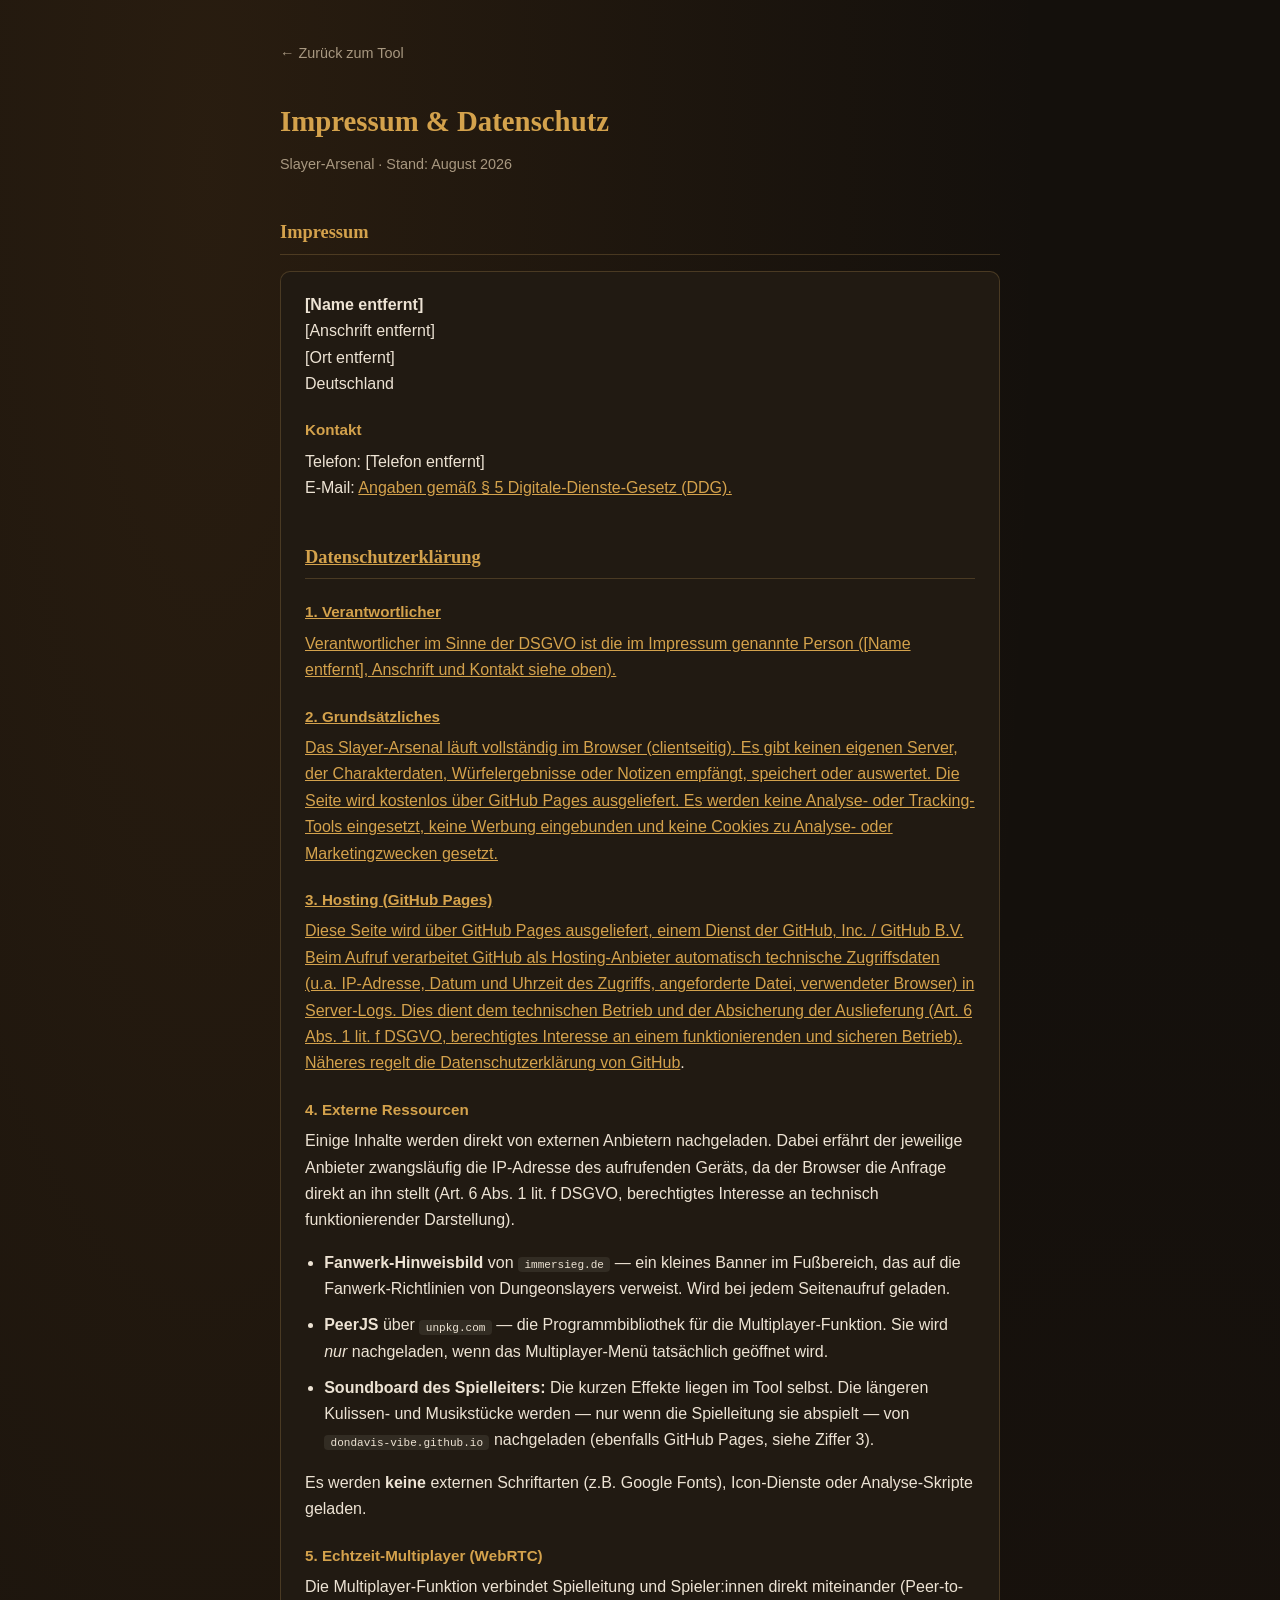
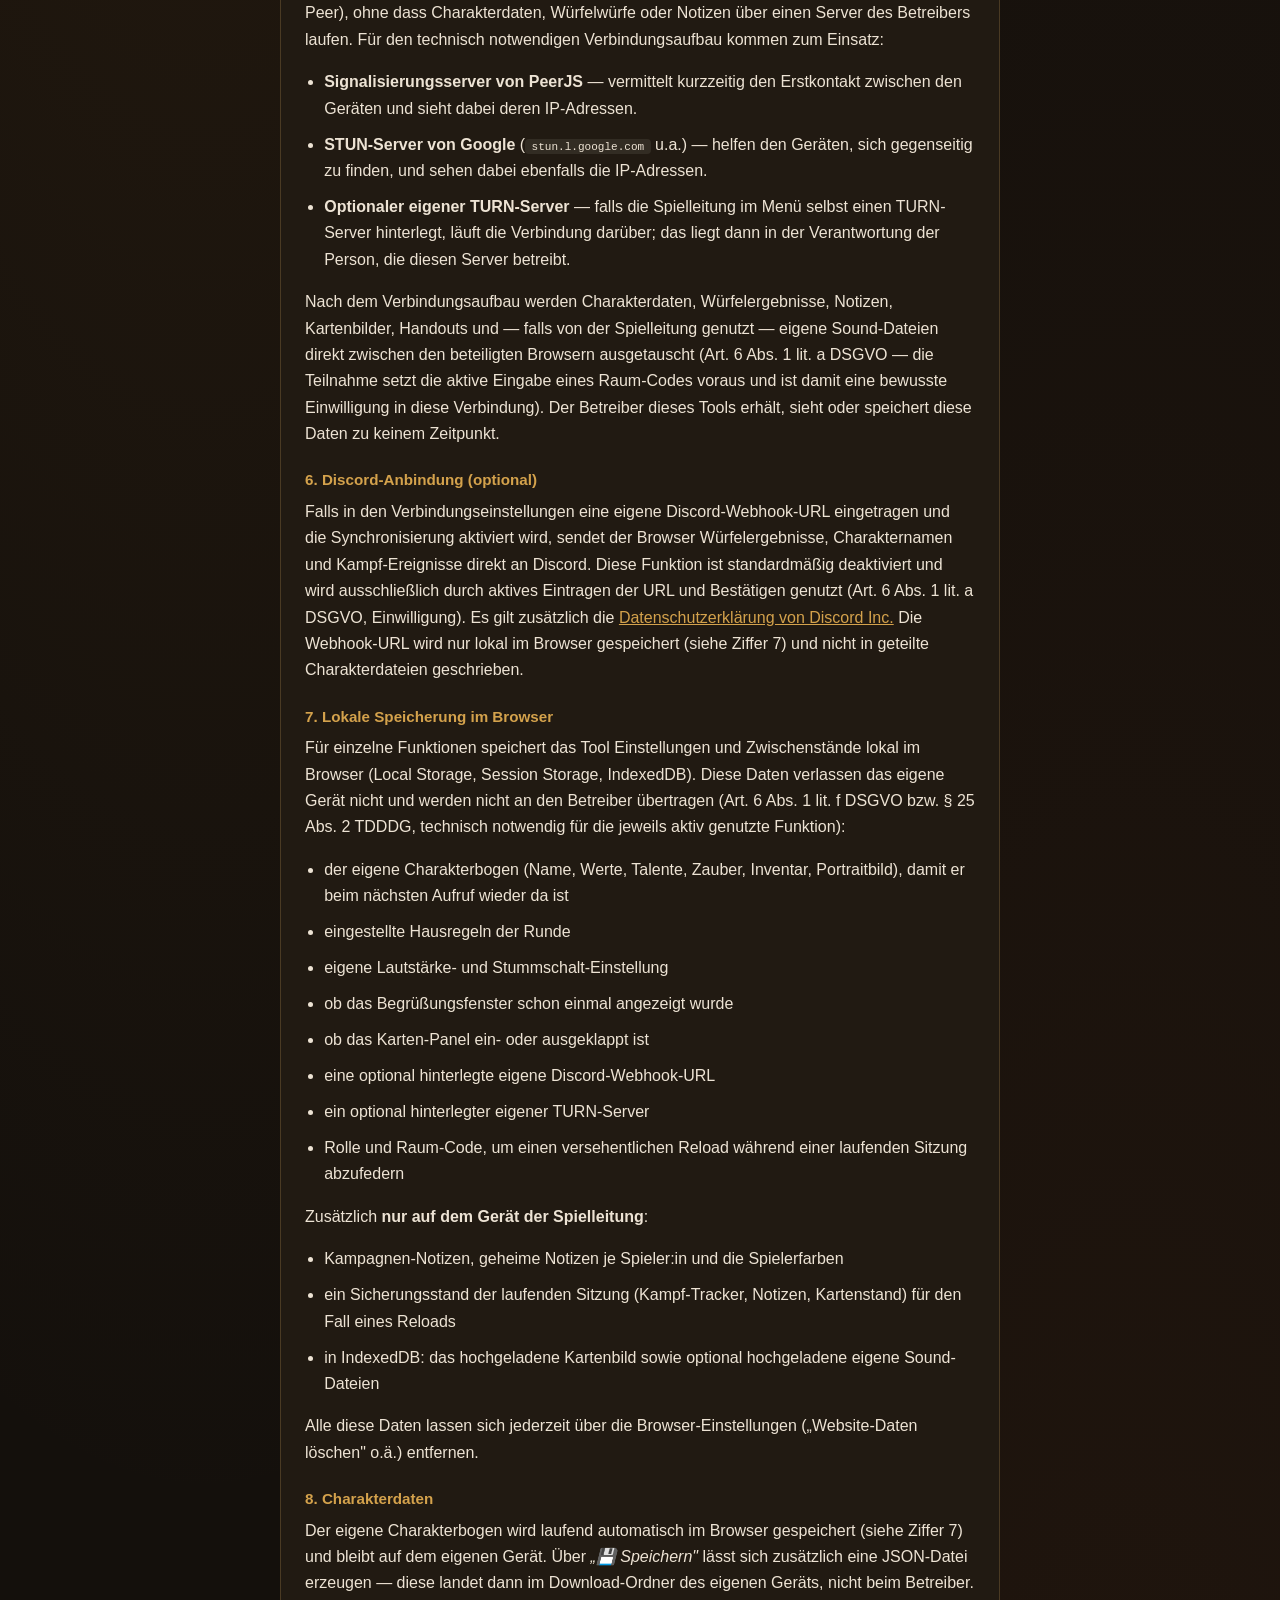
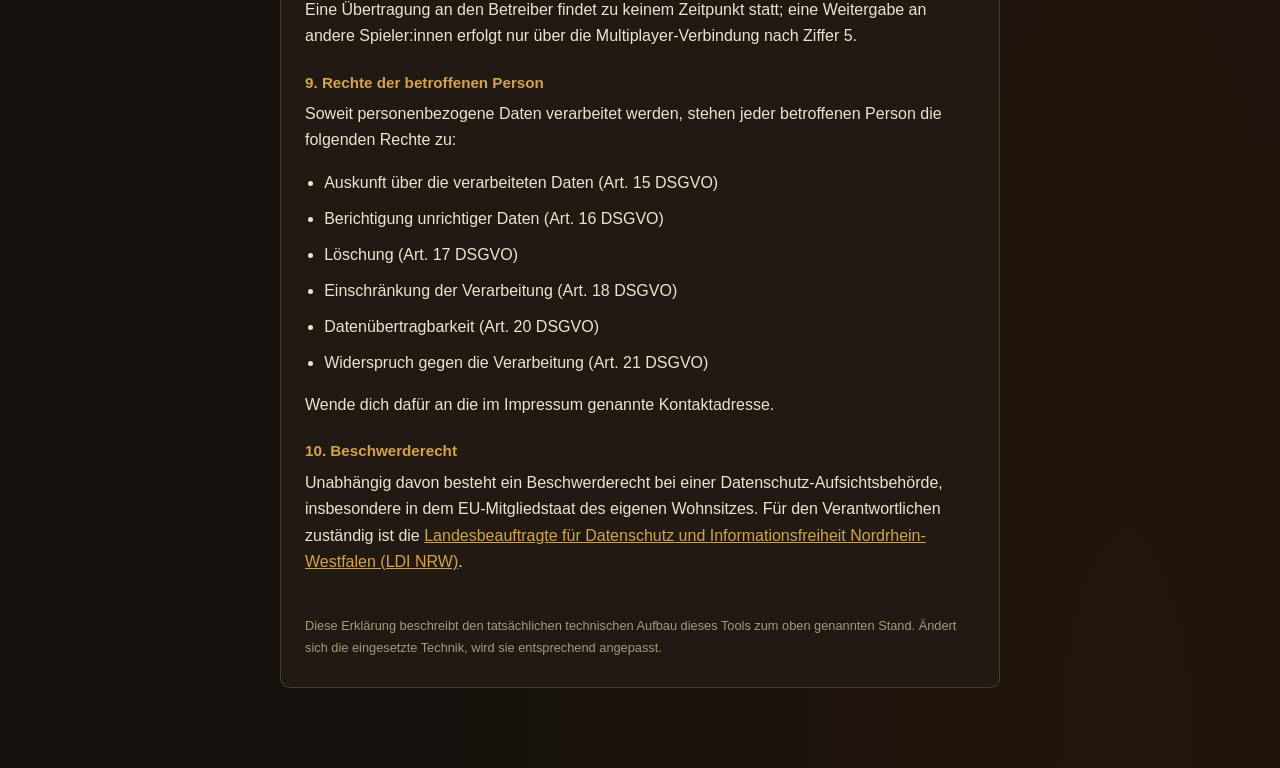
==== imp/impressum.html @ 4f850a89 "Impressum und Datenschutzerklaerung (imp/impressum.html) Eine eigenstaendige Seite unter imp/ mit Im" ====
<!DOCTYPE html>
<html lang="de">
<head>
<meta charset="UTF-8">
<meta name="viewport" content="width=device-width, initial-scale=1.0">
<meta name="robots" content="noindex, follow">
<title>Impressum &amp; Datenschutz — Slayer-Arsenal</title>
<link rel="icon" href="data:image/svg+xml,%3Csvg xmlns='http://www.w3.org/2000/svg' viewBox='0 0 32 32'%3E%3Crect width='32' height='32' rx='6' fill='%2314100c'/%3E%3Cpath d='M16 3 29 10.5v11L16 29 3 21.5v-11z' fill='none' stroke='%23d4a24c' stroke-width='2' stroke-linejoin='round'/%3E%3Cpath d='M16 3 16 29M3 10.5 29 21.5M29 10.5 3 21.5' stroke='%23d4a24c' stroke-width='1' opacity='.45'/%3E%3Ctext x='16' y='20' font-family='Georgia,serif' font-size='11' font-weight='bold' fill='%23f0c069' text-anchor='middle'%3E20%3C/text%3E%3C/svg%3E">
<style>
    /*
        Eigenständige Impressums-/Datenschutz-Seite ohne Abhängigkeit zu
        style.css. Struktur aus dem Schwesterprojekt "How to be a Hero"
        übernommen, Farben an die Palette des Slayer-Arsenals angeglichen.

        Die Datenschutz-Abschnitte 3–8 beschreiben den TATSÄCHLICHEN
        technischen Aufbau dieses Tools (welche CDNs, welche localStorage-
        Schlüssel …). Ändert sich die Technik, muss dieser Text angepasst
        werden.
    */
    :root {
        --bg: #14100c;
        --panel: #211a12;
        --border: rgba(180, 140, 80, 0.28);
        --text: #ede3d4;
        --text-muted: #a89880;
        --accent: #d4a24c;
    }
    * { box-sizing: border-box; }
    body {
        margin: 0;
        min-height: 100vh;
        background: var(--bg);
        background-image:
            radial-gradient(ellipse at 16% 4%, rgba(150, 95, 35, 0.16), transparent 55%),
            radial-gradient(ellipse at 88% 100%, rgba(90, 45, 20, 0.2), transparent 55%);
        color: var(--text);
        font-family: 'Segoe UI', Roboto, Helvetica, Arial, sans-serif;
        line-height: 1.65;
        padding: 2.5rem 1.25rem 4rem;
    }
    .wrap { max-width: 720px; margin: 0 auto; }
    .back-link {
        display: inline-flex;
        align-items: center;
        gap: 0.4rem;
        color: var(--text-muted);
        text-decoration: none;
        font-size: 0.9rem;
        margin-bottom: 2rem;
    }
    .back-link:hover { color: var(--accent); }
    h1 {
        font-family: 'Georgia', 'Times New Roman', serif;
        font-size: 1.8rem;
        margin: 0 0 0.5rem;
        color: var(--accent);
    }
    .subtitle { color: var(--text-muted); font-size: 0.9rem; margin: 0 0 2rem; }
    h2 {
        font-family: 'Georgia', 'Times New Roman', serif;
        font-size: 1.15rem;
        color: var(--accent);
        margin: 2.5rem 0 0.75rem;
        padding-bottom: 0.4rem;
        border-bottom: 1px solid var(--border);
        scroll-margin-top: 1.5rem;
    }
    h3 {
        font-size: 0.95rem;
        color: var(--accent);
        margin: 1.25rem 0 0.4rem;
    }
    p, li { margin: 0 0 0.6rem; }
    ul { padding-left: 1.2rem; }
    a { color: var(--accent); }
    code {
        background: rgba(255, 244, 224, 0.08);
        padding: 0.1rem 0.4rem;
        border-radius: 4px;
        font-size: 0.85em;
    }
    .box {
        background: var(--panel);
        border: 1px solid var(--border);
        border-radius: 10px;
        padding: 1.25rem 1.5rem;
        margin: 1rem 0;
    }
    .muted { color: var(--text-muted); font-size: 0.9rem; }
    footer { margin-top: 2.5rem; font-size: 0.8rem; color: var(--text-muted); }
</style>
</head>
<body>
    <div class="wrap">
        <a class="back-link" href="../index.html">&larr; Zurück zum Tool</a>

        <h1>Impressum &amp; Datenschutz</h1>
        <p class="subtitle">Slayer-Arsenal · Stand: August 2026</p>

        <h2 id="impressum">Impressum</h2>
        <div class="box">
            <p><strong>[Name entfernt]</strong><br>
            [Anschrift entfernt]<br>
            [Ort entfernt]<br>
            Deutschland</p>

            <h3>Kontakt</h3>
            <p>Telefon: [Telefon entfernt]<br>
            E-Mail: <a href="[E-Mail entfernt]</a></p>
        </div>
        <p class="muted">Angaben gemäß § 5 Digitale-Dienste-Gesetz (DDG).</p>

        <h2 id="datenschutz">Datenschutzerklärung</h2>

        <h3>1. Verantwortlicher</h3>
        <p>Verantwortlicher im Sinne der DSGVO ist die im Impressum genannte Person ([Name entfernt], Anschrift und Kontakt siehe oben).</p>

        <h3>2. Grundsätzliches</h3>
        <p>Das Slayer-Arsenal läuft vollständig im Browser (clientseitig). Es gibt keinen eigenen Server, der Charakterdaten, Würfelergebnisse oder Notizen empfängt, speichert oder auswertet. Die Seite wird kostenlos über GitHub Pages ausgeliefert. Es werden keine Analyse- oder Tracking-Tools eingesetzt, keine Werbung eingebunden und keine Cookies zu Analyse- oder Marketingzwecken gesetzt.</p>

        <h3>3. Hosting (GitHub Pages)</h3>
        <p>Diese Seite wird über GitHub Pages ausgeliefert, einem Dienst der GitHub, Inc. / GitHub B.V. Beim Aufruf verarbeitet GitHub als Hosting-Anbieter automatisch technische Zugriffsdaten (u.a. IP-Adresse, Datum und Uhrzeit des Zugriffs, angeforderte Datei, verwendeter Browser) in Server-Logs. Dies dient dem technischen Betrieb und der Absicherung der Auslieferung (Art. 6 Abs. 1 lit. f DSGVO, berechtigtes Interesse an einem funktionierenden und sicheren Betrieb). Näheres regelt die <a href="https://docs.github.com/site-policy/privacy-policies/github-general-privacy-statement" target="_blank" rel="noopener">Datenschutzerklärung von GitHub</a>.</p>

        <h3>4. Externe Ressourcen</h3>
        <p>Einige Inhalte werden direkt von externen Anbietern nachgeladen. Dabei erfährt der jeweilige Anbieter zwangsläufig die IP-Adresse des aufrufenden Geräts, da der Browser die Anfrage direkt an ihn stellt (Art. 6 Abs. 1 lit. f DSGVO, berechtigtes Interesse an technisch funktionierender Darstellung).</p>
        <ul>
            <li><strong>Fanwerk-Hinweisbild</strong> von <code>immersieg.de</code> — ein kleines Banner im Fußbereich, das auf die Fanwerk-Richtlinien von Dungeonslayers verweist. Wird bei jedem Seitenaufruf geladen.</li>
            <li><strong>PeerJS</strong> über <code>unpkg.com</code> — die Programmbibliothek für die Multiplayer-Funktion. Sie wird <em>nur</em> nachgeladen, wenn das Multiplayer-Menü tatsächlich geöffnet wird.</li>
            <li><strong>Soundboard des Spielleiters:</strong> Die kurzen Effekte liegen im Tool selbst. Die längeren Kulissen- und Musikstücke werden — nur wenn die Spielleitung sie abspielt — von <code>dondavis-vibe.github.io</code> nachgeladen (ebenfalls GitHub Pages, siehe Ziffer 3).</li>
        </ul>
        <p>Es werden <strong>keine</strong> externen Schriftarten (z.B. Google Fonts), Icon-Dienste oder Analyse-Skripte geladen.</p>

        <h3>5. Echtzeit-Multiplayer (WebRTC)</h3>
        <p>Die Multiplayer-Funktion verbindet Spielleitung und Spieler:innen direkt miteinander (Peer-to-Peer), ohne dass Charakterdaten, Würfelwürfe oder Notizen über einen Server des Betreibers laufen. Für den technisch notwendigen Verbindungsaufbau kommen zum Einsatz:</p>
        <ul>
            <li><strong>Signalisierungsserver von PeerJS</strong> — vermittelt kurzzeitig den Erstkontakt zwischen den Geräten und sieht dabei deren IP-Adressen.</li>
            <li><strong>STUN-Server von Google</strong> (<code>stun.l.google.com</code> u.a.) — helfen den Geräten, sich gegenseitig zu finden, und sehen dabei ebenfalls die IP-Adressen.</li>
            <li><strong>Optionaler eigener TURN-Server</strong> — falls die Spielleitung im Menü selbst einen TURN-Server hinterlegt, läuft die Verbindung darüber; das liegt dann in der Verantwortung der Person, die diesen Server betreibt.</li>
        </ul>
        <p>Nach dem Verbindungsaufbau werden Charakterdaten, Würfelergebnisse, Notizen, Kartenbilder, Handouts und — falls von der Spielleitung genutzt — eigene Sound-Dateien direkt zwischen den beteiligten Browsern ausgetauscht (Art. 6 Abs. 1 lit. a DSGVO — die Teilnahme setzt die aktive Eingabe eines Raum-Codes voraus und ist damit eine bewusste Einwilligung in diese Verbindung). Der Betreiber dieses Tools erhält, sieht oder speichert diese Daten zu keinem Zeitpunkt.</p>

        <h3>6. Discord-Anbindung (optional)</h3>
        <p>Falls in den Verbindungseinstellungen eine eigene Discord-Webhook-URL eingetragen und die Synchronisierung aktiviert wird, sendet der Browser Würfelergebnisse, Charakternamen und Kampf-Ereignisse direkt an Discord. Diese Funktion ist standardmäßig deaktiviert und wird ausschließlich durch aktives Eintragen der URL und Bestätigen genutzt (Art. 6 Abs. 1 lit. a DSGVO, Einwilligung). Es gilt zusätzlich die <a href="https://discord.com/privacy" target="_blank" rel="noopener">Datenschutzerklärung von Discord Inc.</a> Die Webhook-URL wird nur lokal im Browser gespeichert (siehe Ziffer 7) und nicht in geteilte Charakterdateien geschrieben.</p>

        <h3>7. Lokale Speicherung im Browser</h3>
        <p>Für einzelne Funktionen speichert das Tool Einstellungen und Zwischenstände lokal im Browser (Local Storage, Session Storage, IndexedDB). Diese Daten verlassen das eigene Gerät nicht und werden nicht an den Betreiber übertragen (Art. 6 Abs. 1 lit. f DSGVO bzw. § 25 Abs. 2 TDDDG, technisch notwendig für die jeweils aktiv genutzte Funktion):</p>
        <ul>
            <li>der eigene Charakterbogen (Name, Werte, Talente, Zauber, Inventar, Portraitbild), damit er beim nächsten Aufruf wieder da ist</li>
            <li>eingestellte Hausregeln der Runde</li>
            <li>eigene Lautstärke- und Stummschalt-Einstellung</li>
            <li>ob das Begrüßungsfenster schon einmal angezeigt wurde</li>
            <li>ob das Karten-Panel ein- oder ausgeklappt ist</li>
            <li>eine optional hinterlegte eigene Discord-Webhook-URL</li>
            <li>ein optional hinterlegter eigener TURN-Server</li>
            <li>Rolle und Raum-Code, um einen versehentlichen Reload während einer laufenden Sitzung abzufedern</li>
        </ul>
        <p>Zusätzlich <strong>nur auf dem Gerät der Spielleitung</strong>:</p>
        <ul>
            <li>Kampagnen-Notizen, geheime Notizen je Spieler:in und die Spielerfarben</li>
            <li>ein Sicherungsstand der laufenden Sitzung (Kampf-Tracker, Notizen, Kartenstand) für den Fall eines Reloads</li>
            <li>in IndexedDB: das hochgeladene Kartenbild sowie optional hochgeladene eigene Sound-Dateien</li>
        </ul>
        <p>Alle diese Daten lassen sich jederzeit über die Browser-Einstellungen („Website-Daten löschen" o.ä.) entfernen.</p>

        <h3>8. Charakterdaten</h3>
        <p>Der eigene Charakterbogen wird laufend automatisch im Browser gespeichert (siehe Ziffer 7) und bleibt auf dem eigenen Gerät. Über <em>„💾 Speichern"</em> lässt sich zusätzlich eine JSON-Datei erzeugen — diese landet dann im Download-Ordner des eigenen Geräts, nicht beim Betreiber. Eine Übertragung an den Betreiber findet zu keinem Zeitpunkt statt; eine Weitergabe an andere Spieler:innen erfolgt nur über die Multiplayer-Verbindung nach Ziffer 5.</p>

        <h3>9. Rechte der betroffenen Person</h3>
        <p>Soweit personenbezogene Daten verarbeitet werden, stehen jeder betroffenen Person die folgenden Rechte zu:</p>
        <ul>
            <li>Auskunft über die verarbeiteten Daten (Art. 15 DSGVO)</li>
            <li>Berichtigung unrichtiger Daten (Art. 16 DSGVO)</li>
            <li>Löschung (Art. 17 DSGVO)</li>
            <li>Einschränkung der Verarbeitung (Art. 18 DSGVO)</li>
            <li>Datenübertragbarkeit (Art. 20 DSGVO)</li>
            <li>Widerspruch gegen die Verarbeitung (Art. 21 DSGVO)</li>
        </ul>
        <p>Wende dich dafür an die im Impressum genannte Kontaktadresse.</p>

        <h3>10. Beschwerderecht</h3>
        <p>Unabhängig davon besteht ein Beschwerderecht bei einer Datenschutz-Aufsichtsbehörde, insbesondere in dem EU-Mitgliedstaat des eigenen Wohnsitzes. Für den Verantwortlichen zuständig ist die <a href="https://www.ldi.nrw.de/" target="_blank" rel="noopener">Landesbeauftragte für Datenschutz und Informationsfreiheit Nordrhein-Westfalen (LDI NRW)</a>.</p>

        <footer>
            <p>Diese Erklärung beschreibt den tatsächlichen technischen Aufbau dieses Tools zum oben genannten Stand. Ändert sich die eingesetzte Technik, wird sie entsprechend angepasst.</p>
        </footer>
    </div>
</body>
</html>
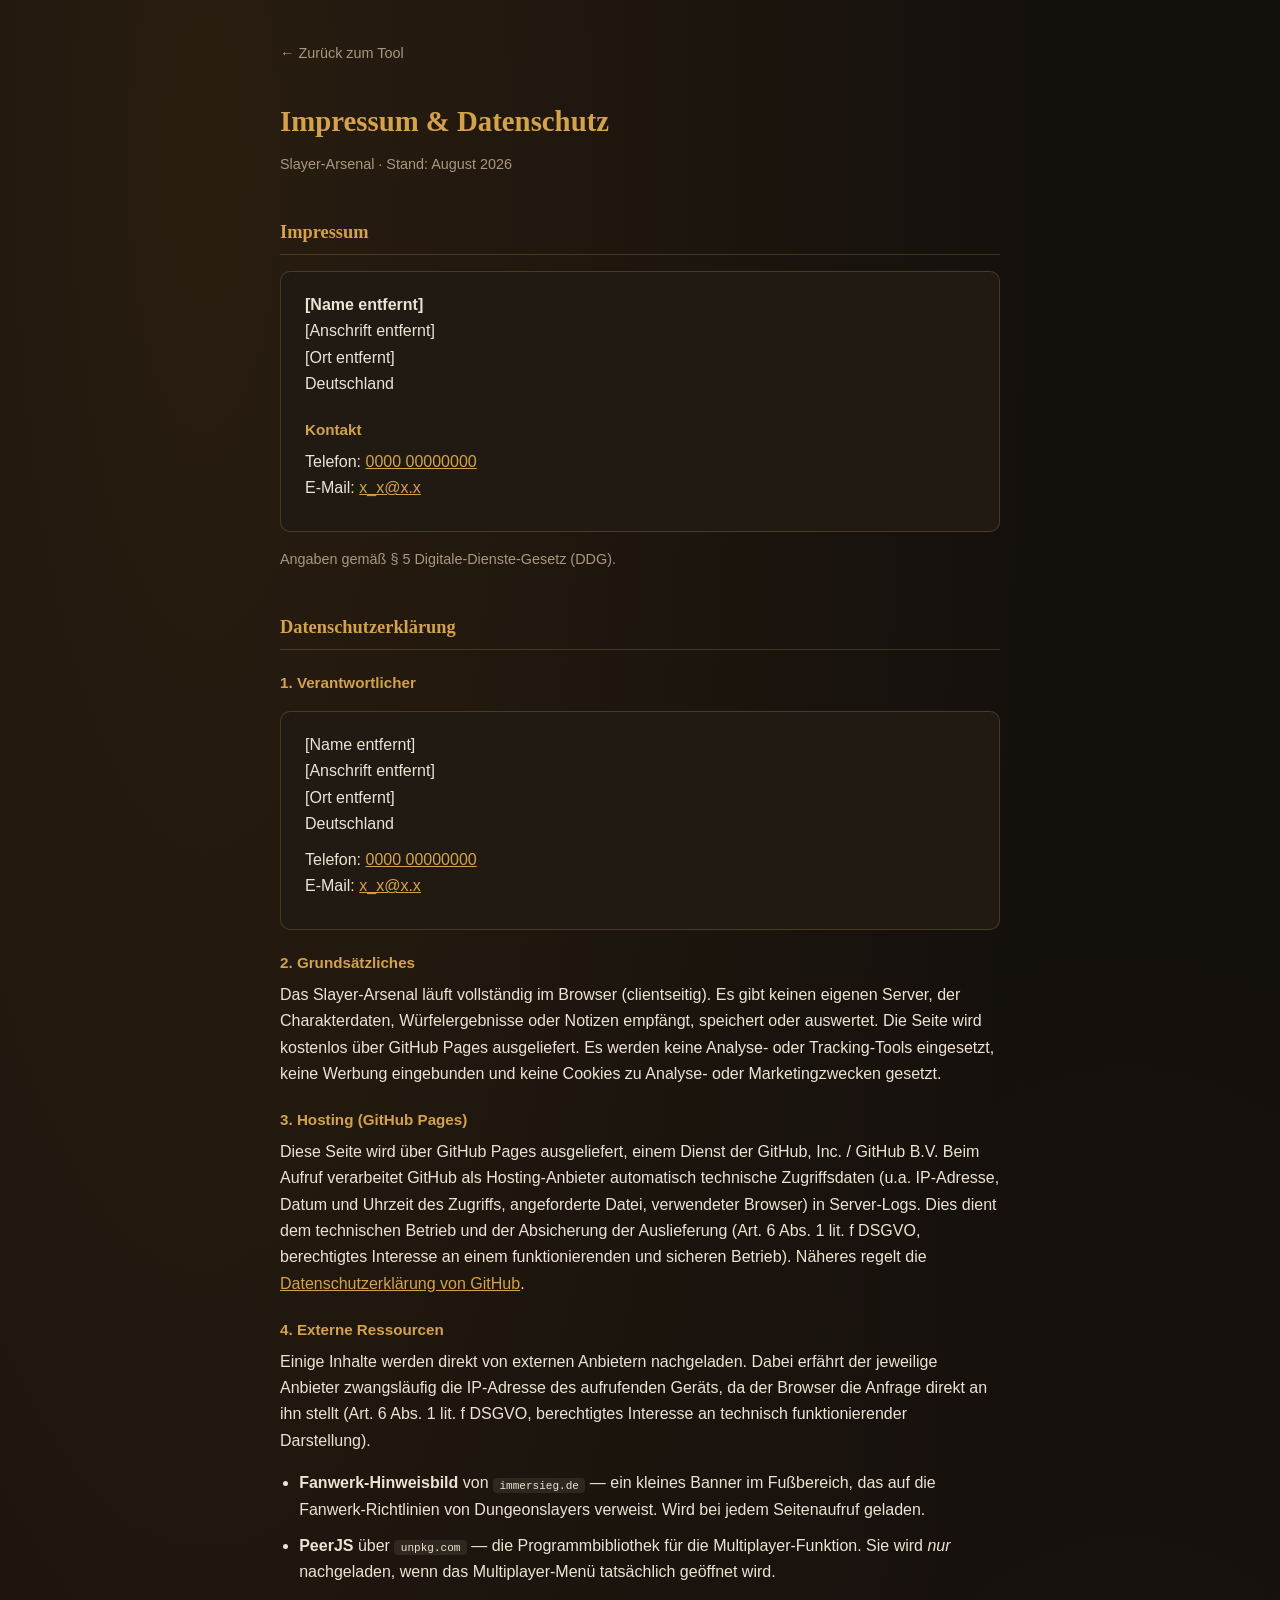
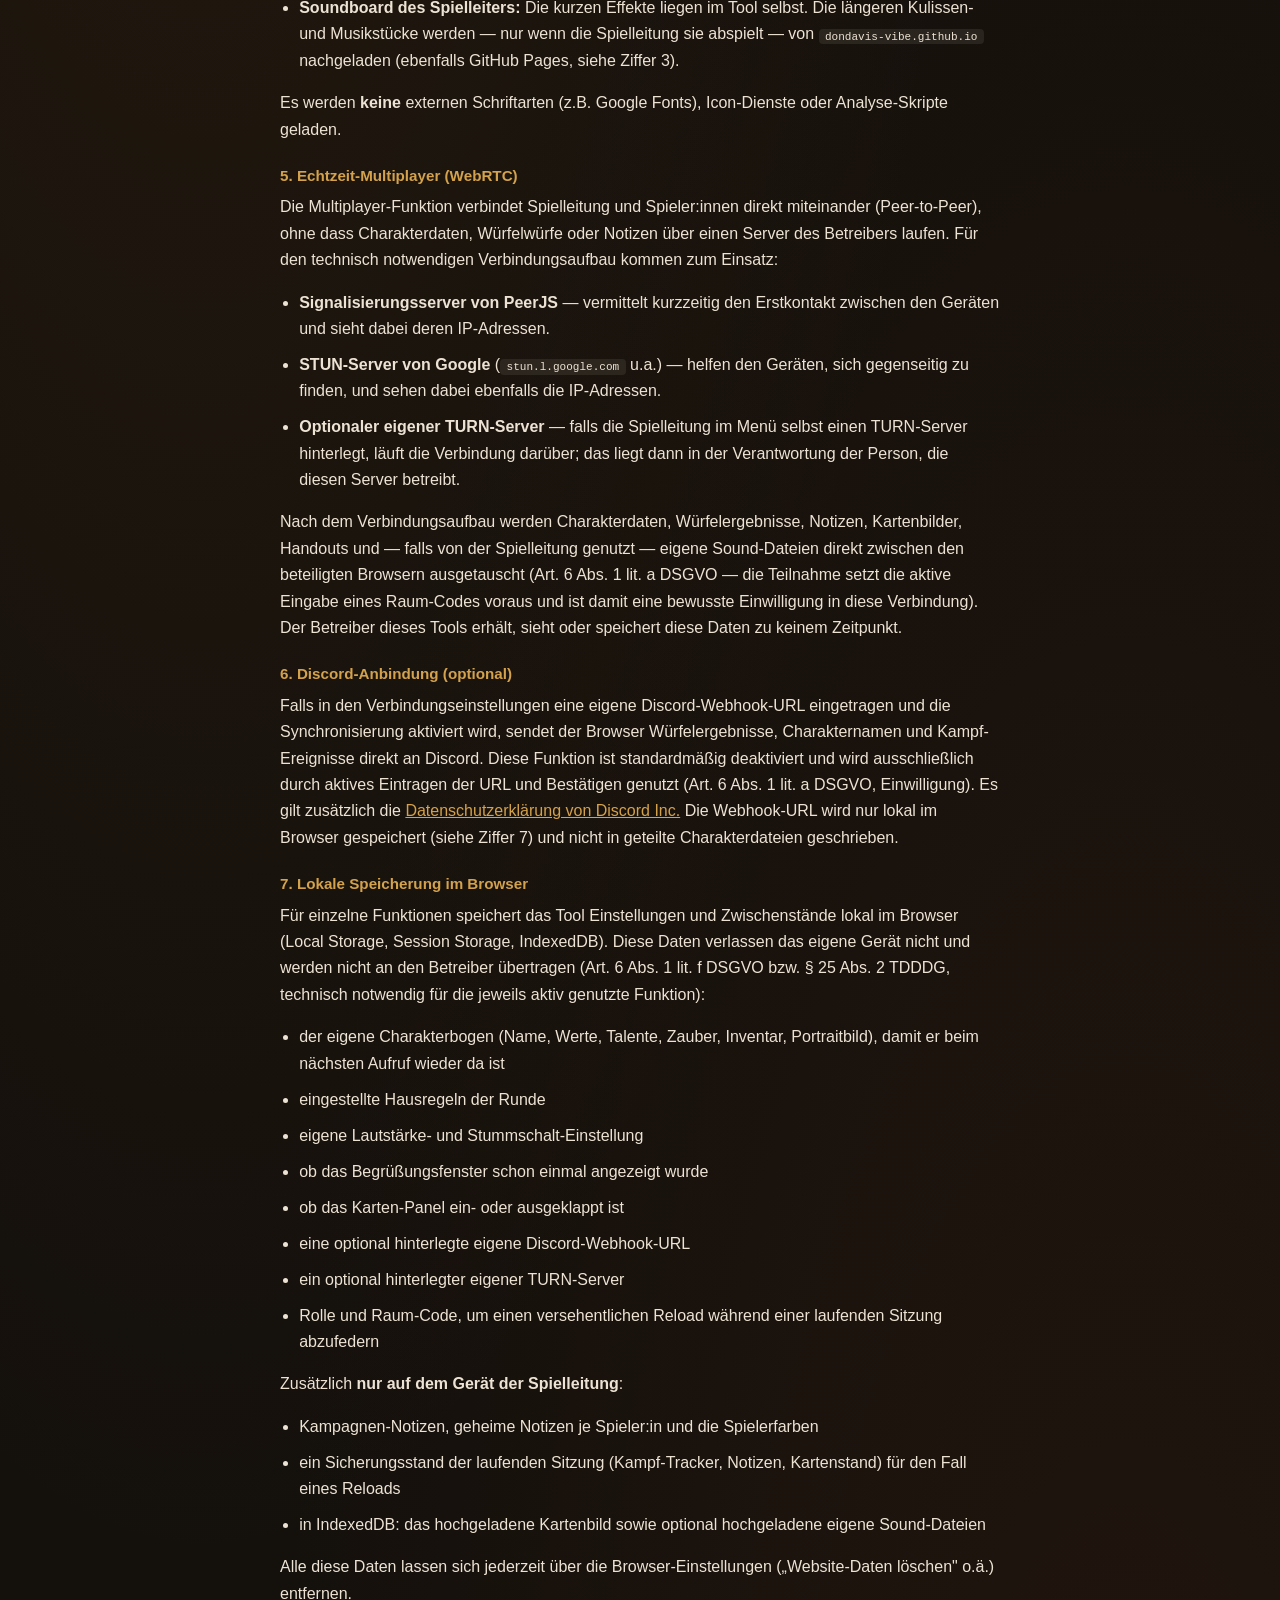
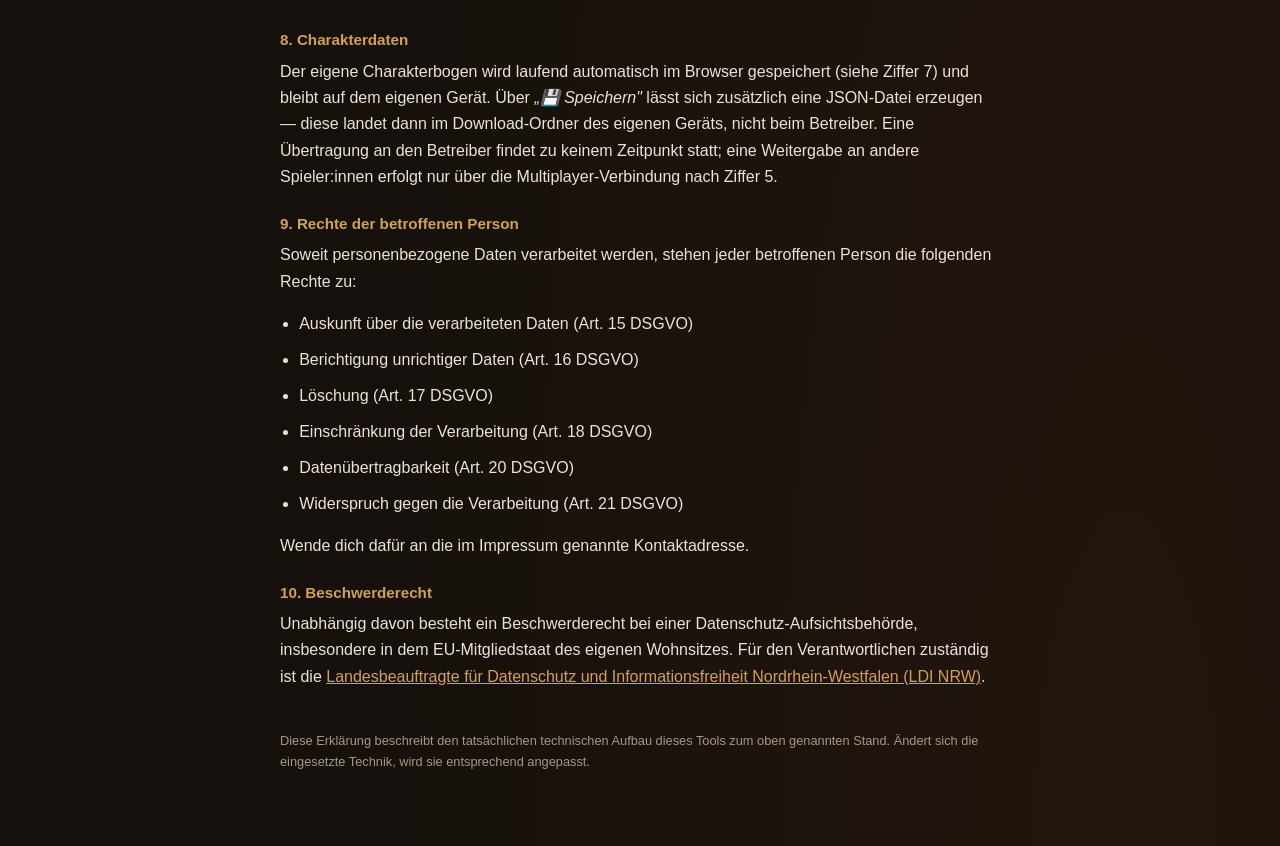
==== commit a94b24e6: "Impressum: Kontaktdaten gegen Harvester verfremden Telefonnummer und E-Mail stehen nicht mehr im Kla" ====
--- a/imp/impressum.html
+++ b/imp/impressum.html
@@ -105,15 +105,22 @@
             Deutschland</p>
 
             <h3>Kontakt</h3>
-            <p>Telefon: [Telefon entfernt]<br>
-            E-Mail: <a href="[E-Mail entfernt]</a></p>
+            <p>Telefon: <span class="cx-tel">[Telefon entfernt]</span><br>
+            E-Mail: <span class="cx-mail">[E-Mail entfernt]</span></p>
         </div>
         <p class="muted">Angaben gemäß § 5 Digitale-Dienste-Gesetz (DDG).</p>
 
         <h2 id="datenschutz">Datenschutzerklärung</h2>
 
         <h3>1. Verantwortlicher</h3>
-        <p>Verantwortlicher im Sinne der DSGVO ist die im Impressum genannte Person ([Name entfernt], Anschrift und Kontakt siehe oben).</p>
+        <div class="box">
+            <p>[Name entfernt]<br>
+            [Anschrift entfernt]<br>
+            [Ort entfernt]<br>
+            Deutschland</p>
+            <p>Telefon: <span class="cx-tel">[Telefon entfernt]</span><br>
+            E-Mail: <span class="cx-mail">[E-Mail entfernt]</span></p>
+        </div>
 
         <h3>2. Grundsätzliches</h3>
         <p>Das Slayer-Arsenal läuft vollständig im Browser (clientseitig). Es gibt keinen eigenen Server, der Charakterdaten, Würfelergebnisse oder Notizen empfängt, speichert oder auswertet. Die Seite wird kostenlos über GitHub Pages ausgeliefert. Es werden keine Analyse- oder Tracking-Tools eingesetzt, keine Werbung eingebunden und keine Cookies zu Analyse- oder Marketingzwecken gesetzt.</p>
@@ -184,5 +191,36 @@
             <p>Diese Erklärung beschreibt den tatsächlichen technischen Aufbau dieses Tools zum oben genannten Stand. Ändert sich die eingesetzte Technik, wird sie entsprechend angepasst.</p>
         </footer>
     </div>
+
+    <!--
+        Kontaktdaten werden erst im Browser zusammengesetzt, damit E-Mail- und
+        Telefonnummer-Harvester im HTML-Quelltext (Seite + GitHub-Repo) nichts
+        Verwertbares finden. Ohne JavaScript bleibt die menschenlesbare Fassung
+        "kontakt [at] gmx [dot] biz" bzw. die Ziffernfolge stehen — das genuegt
+        der Anforderung nach unmittelbarer Erreichbarkeit (Paragraf 5 DDG).
+        Gleiche Loesung wie im Schwesterprojekt "Pips & Paws".
+    -->
+    <script>
+        (function () {
+            var user = ['x', 'x'].join('_');
+            var host = ['x', 'x'].join('.');
+            var mail = user + String.fromCharCode(64) + host;
+            var tLokal = '0' + '000';
+            var tRest = '0000' + '0000';
+
+            document.querySelectorAll('.cx-mail').forEach(function (el) {
+                var a = document.createElement('a');
+                a.href = 'mailto:' + mail;
+                a.textContent = mail;
+                el.replaceChildren(a);
+            });
+            document.querySelectorAll('.cx-tel').forEach(function (el) {
+                var a = document.createElement('a');
+                a.href = 'tel:+49231' + tRest;
+                a.textContent = tLokal + ' ' + tRest;
+                el.replaceChildren(a);
+            });
+        })();
+    </script>
 </body>
 </html>
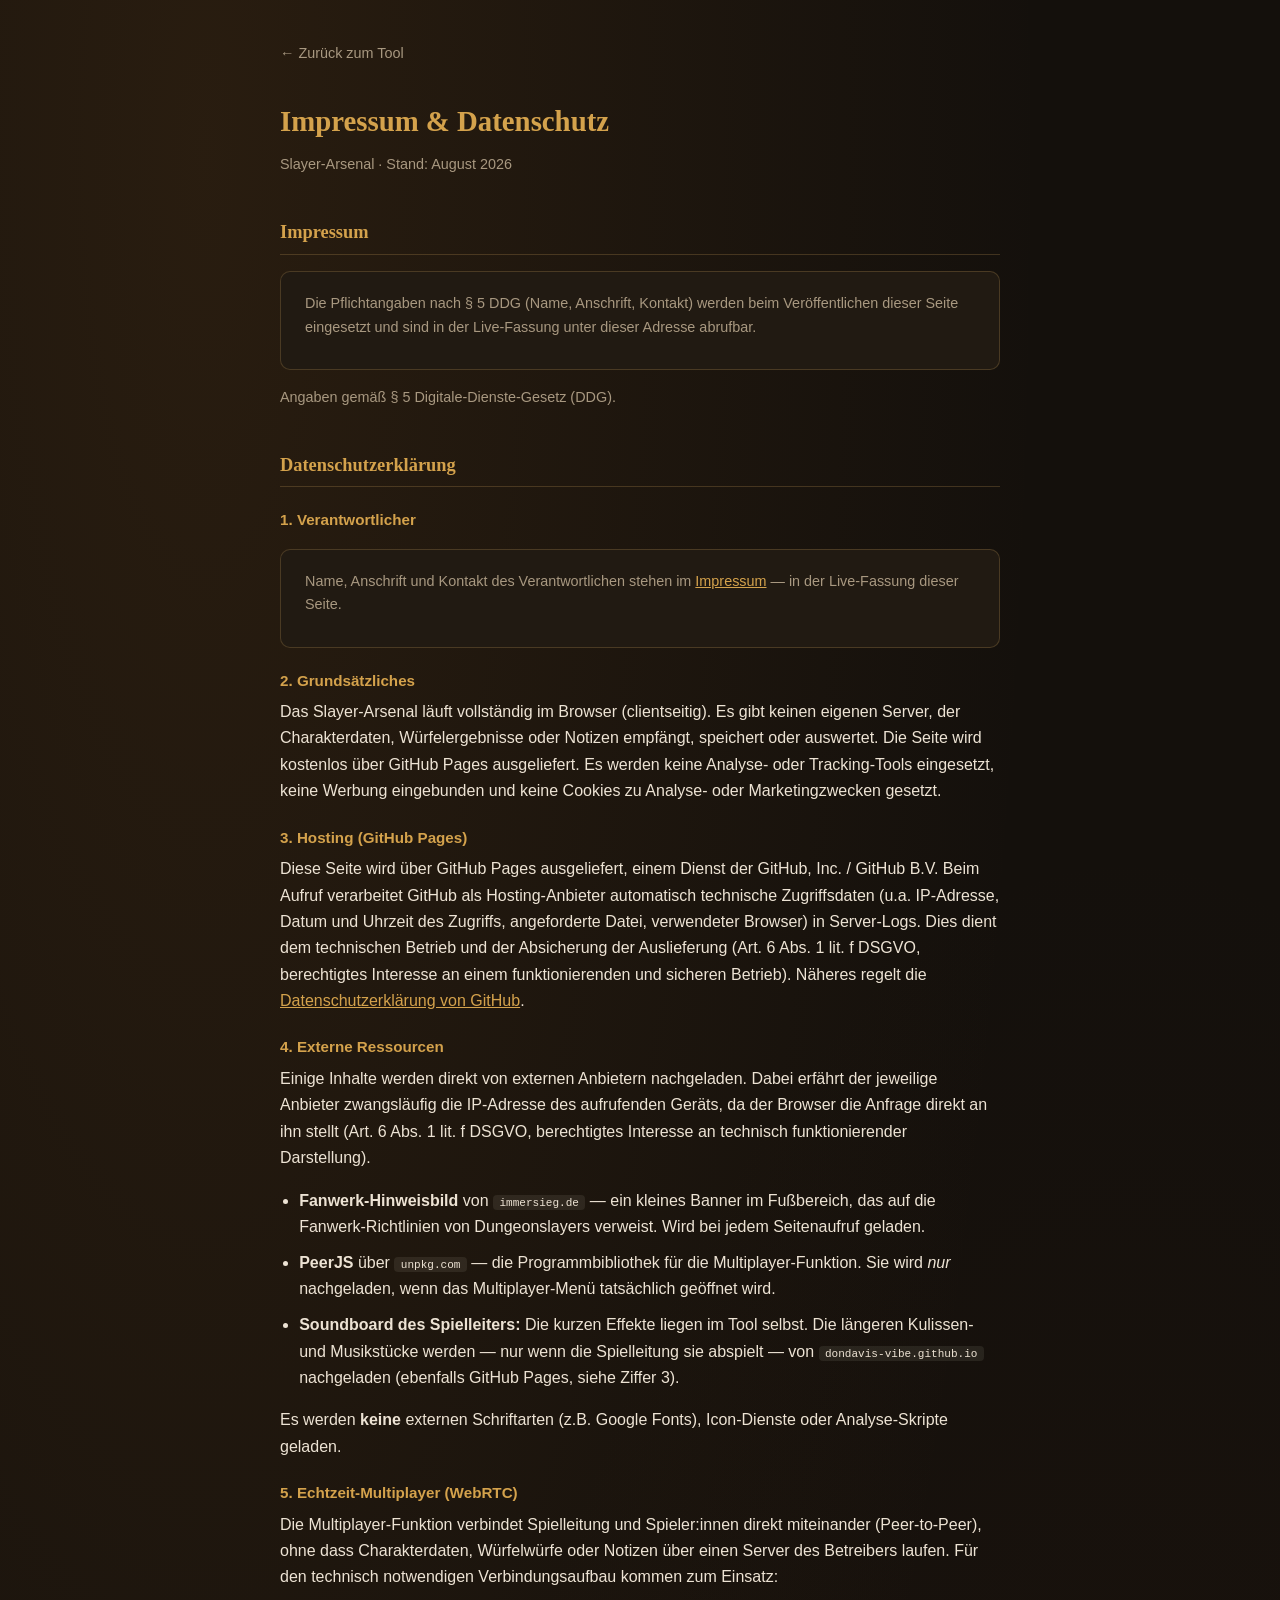
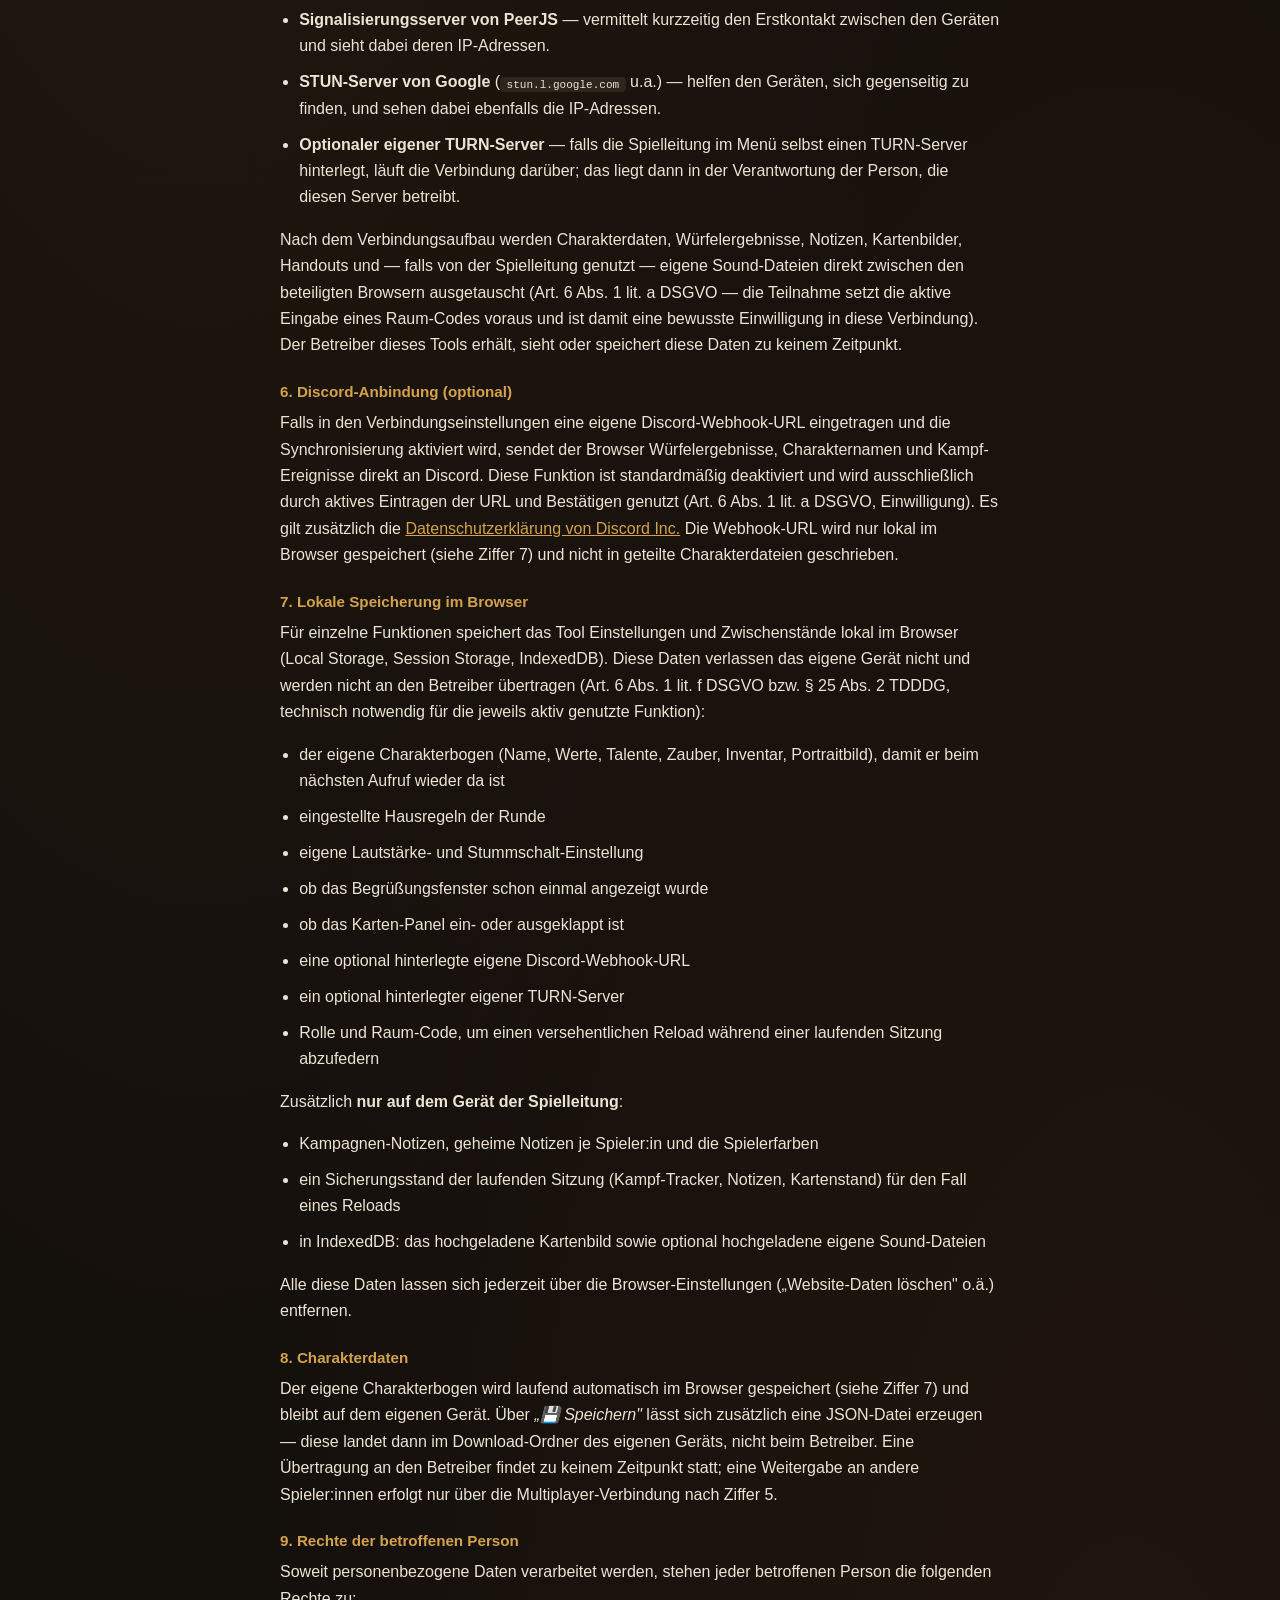
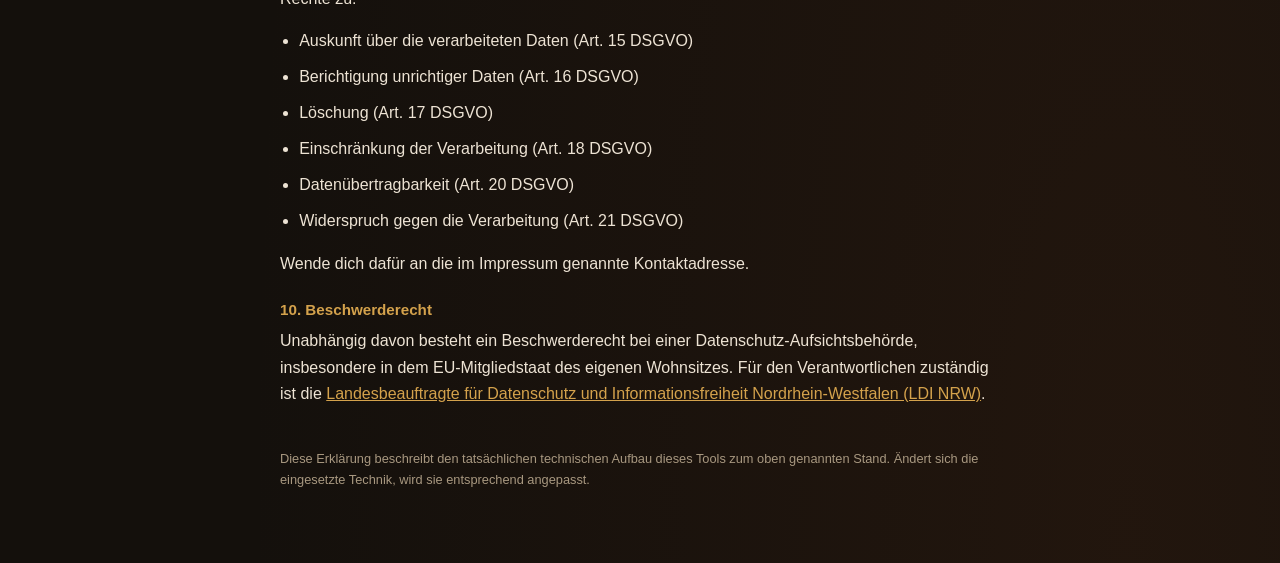
==== commit 781bc1fd: "Impressum-Kontakt aus dem Repo nehmen, Deployment via Actions Name, Anschrift, Telefon und E-Mail st" ====
--- a/imp/impressum.html
+++ b/imp/impressum.html
@@ -99,14 +99,11 @@
 
         <h2 id="impressum">Impressum</h2>
         <div class="box">
-            <p><strong>[Name entfernt]</strong><br>
-            [Anschrift entfernt]<br>
-            [Ort entfernt]<br>
-            Deutschland</p>
-
-            <h3>Kontakt</h3>
-            <p>Telefon: <span class="cx-tel">[Telefon entfernt]</span><br>
-            E-Mail: <span class="cx-mail">[E-Mail entfernt]</span></p>
+            <!--KONTAKT:START-->
+            <p class="muted">Die Pflichtangaben nach &sect;&nbsp;5 DDG (Name, Anschrift, Kontakt)
+            werden beim Ver&ouml;ffentlichen dieser Seite eingesetzt und sind in der Live-Fassung
+            unter dieser Adresse abrufbar.</p>
+            <!--KONTAKT:END-->
         </div>
         <p class="muted">Angaben gemäß § 5 Digitale-Dienste-Gesetz (DDG).</p>
 
@@ -114,12 +111,10 @@
 
         <h3>1. Verantwortlicher</h3>
         <div class="box">
-            <p>[Name entfernt]<br>
-            [Anschrift entfernt]<br>
-            [Ort entfernt]<br>
-            Deutschland</p>
-            <p>Telefon: <span class="cx-tel">[Telefon entfernt]</span><br>
-            E-Mail: <span class="cx-mail">[E-Mail entfernt]</span></p>
+            <!--KONTAKT:START-->
+            <p class="muted">Name, Anschrift und Kontakt des Verantwortlichen stehen im
+            <a href="#impressum">Impressum</a> &mdash; in der Live-Fassung dieser Seite.</p>
+            <!--KONTAKT:END-->
         </div>
 
         <h3>2. Grundsätzliches</h3>
@@ -193,32 +188,37 @@
     </div>
 
     <!--
-        Kontaktdaten werden erst im Browser zusammengesetzt, damit E-Mail- und
-        Telefonnummer-Harvester im HTML-Quelltext (Seite + GitHub-Repo) nichts
-        Verwertbares finden. Ohne JavaScript bleibt die menschenlesbare Fassung
-        "kontakt [at] gmx [dot] biz" bzw. die Ziffernfolge stehen — das genuegt
-        der Anforderung nach unmittelbarer Erreichbarkeit (Paragraf 5 DDG).
-        Gleiche Loesung wie im Schwesterprojekt "Pips & Paws".
+        Der Kontaktblock (Name, Anschrift, Telefon, E-Mail) steht NICHT im
+        Quelltext. Er wird beim GitHub-Pages-Deployment aus dem Repo-Secret
+        IMPRESSUM_KONTAKT eingesetzt (siehe .github/workflows/deploy.yml), damit
+        die Daten weder in Klons noch in Forks noch in der Git-History landen.
+
+        Das Skript unten baut nur um, was der eingesetzte Block enthaelt:
+        " [at] " / " [dot] " werden zu @ / . und die getrennten Ziffern zur
+        Rufnummer. Es enthaelt selbst keine Kontaktdaten. Ohne JavaScript bleibt
+        die menschenlesbare Fassung stehen (genuegt Paragraf 5 DDG).
     -->
     <script>
         (function () {
-            var user = ['x', 'x'].join('_');
-            var host = ['x', 'x'].join('.');
-            var mail = user + String.fromCharCode(64) + host;
-            var tLokal = '0' + '000';
-            var tRest = '0000' + '0000';
-
+            function alsLink(el, href, text) {
+                var a = document.createElement('a');
+                a.href = href;
+                a.textContent = text;
+                el.replaceChildren(a);
+            }
             document.querySelectorAll('.cx-mail').forEach(function (el) {
-                var a = document.createElement('a');
-                a.href = 'mailto:' + mail;
-                a.textContent = mail;
-                el.replaceChildren(a);
+                var adr = el.textContent
+                    .replace(/\s*\[\s*at\s*\]\s*/i, '@')
+                    .replace(/\s*\[\s*dot\s*\]\s*/i, '.')
+                    .replace(/\s+/g, '')
+                    .trim();
+                if (/^[^@\s]+@[^@\s]+\.[^@\s]+$/.test(adr)) alsLink(el, 'mailto:' + adr, adr);
             });
             document.querySelectorAll('.cx-tel').forEach(function (el) {
-                var a = document.createElement('a');
-                a.href = 'tel:+49231' + tRest;
-                a.textContent = tLokal + ' ' + tRest;
-                el.replaceChildren(a);
+                var ziffern = (el.textContent.match(/\d/g) || []).join('');
+                if (ziffern.length < 6) return;
+                var intl = '+49' + ziffern.replace(/^0/, '');
+                alsLink(el, 'tel:' + intl, ziffern.replace(/^(\d{4})(\d+)$/, '$1 $2'));
             });
         })();
     </script>
